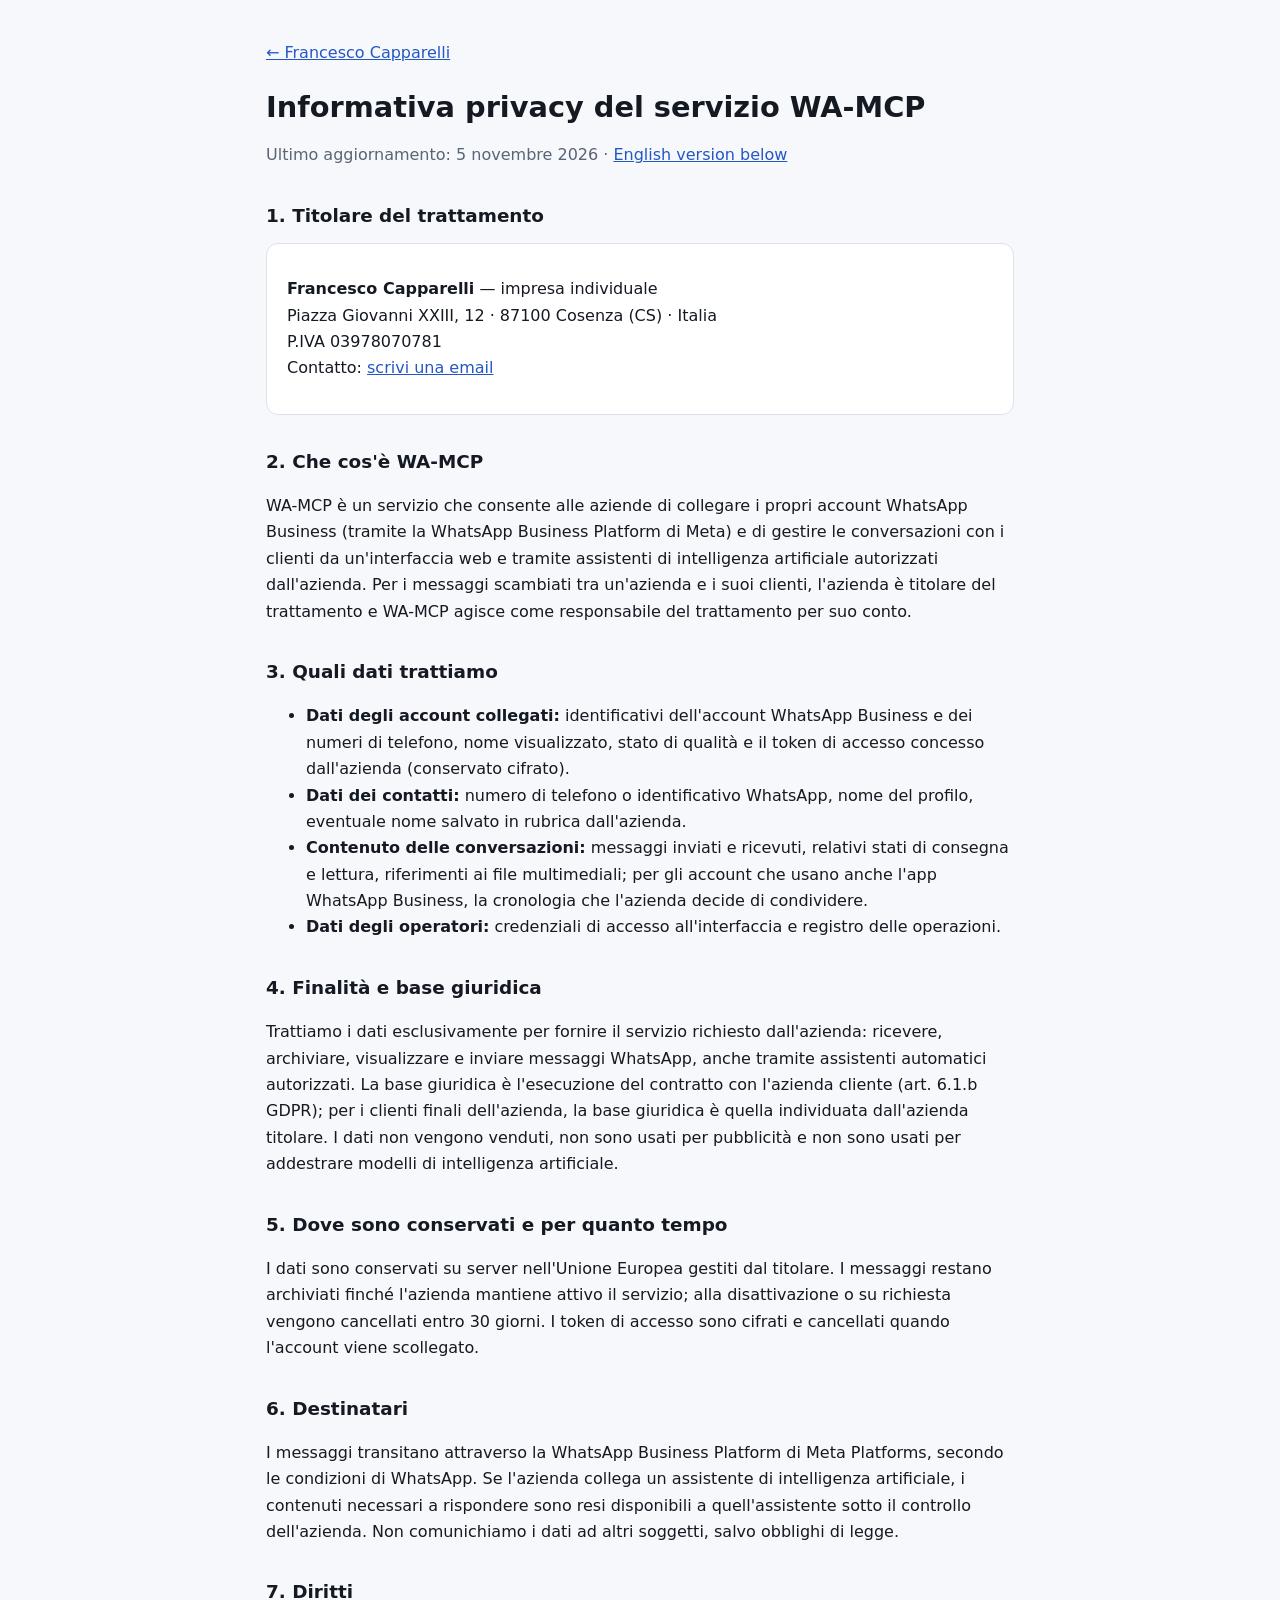
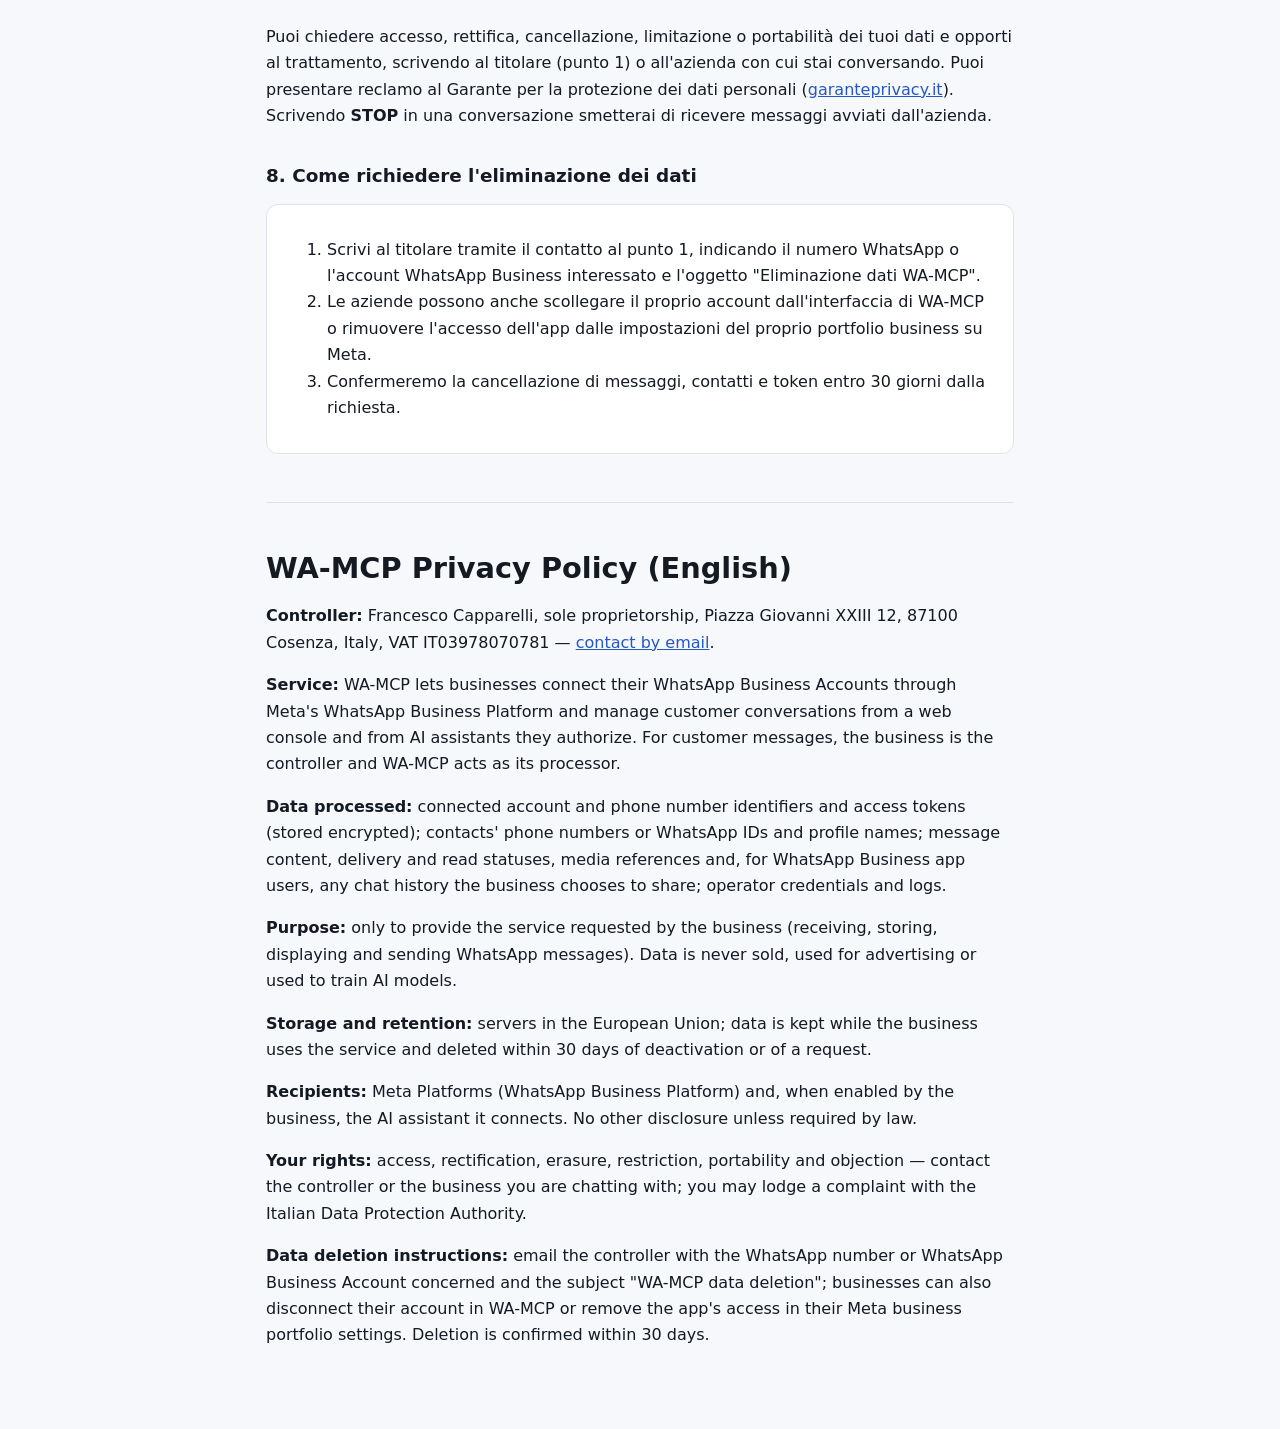
==== privacy.html @ adfb0751 "Informativa privacy WA-MCP" ====
<!DOCTYPE html>
<html lang="it">
<head>
    <meta charset="utf-8">
    <meta name="viewport" content="width=device-width, initial-scale=1">
    <title>Informativa privacy WA-MCP · Francesco Capparelli</title>
    <meta name="description" content="Informativa sul trattamento dei dati personali e istruzioni per l'eliminazione dei dati del servizio WA-MCP.">
    <link rel="canonical" href="https://francescocapparelli.it/privacy.html">
    <link rel="icon" href="favicon.svg" type="image/svg+xml">
    <style>
        :root { --bg: #f6f8fb; --surface: #ffffff; --text: #141922; --muted: #5a6474; --border: #dde2ea; --accent: #2457c5; }
        @media (prefers-color-scheme: dark) {
            :root { --bg: #070b14; --surface: #0f1522; --text: #e7ecf3; --muted: #9aa6b8; --border: #222b3b; --accent: #7aa7ff; }
        }
        * { box-sizing: border-box; }
        body { margin: 0; background: var(--bg); color: var(--text); font: 16px/1.65 system-ui, -apple-system, "Segoe UI", sans-serif; }
        main { max-width: 780px; margin: 0 auto; padding: 40px 16px 64px; }
        h1 { font-size: 1.8rem; line-height: 1.25; margin: 0 0 6px; }
        h2 { font-size: 1.15rem; margin: 32px 0 8px; }
        p, li { color: var(--text); }
        .muted { color: var(--muted); }
        a { color: var(--accent); }
        .card { background: var(--surface); border: 1px solid var(--border); border-radius: 12px; padding: 16px 20px; margin-top: 12px; }
        button.link { background: none; border: 0; padding: 0; color: var(--accent); font: inherit; text-decoration: underline; cursor: pointer; }
        nav { margin-bottom: 24px; }
    </style>
</head>
<body>
<main>
    <nav><a href="./">← Francesco Capparelli</a></nav>

    <h1>Informativa privacy del servizio WA-MCP</h1>
    <p class="muted">Ultimo aggiornamento: 5 novembre 2026 · <a href="#english">English version below</a></p>

    <h2>1. Titolare del trattamento</h2>
    <div class="card">
        <p><strong>Francesco Capparelli</strong> — impresa individuale<br>
            Piazza Giovanni XXIII, 12 · 87100 Cosenza (CS) · Italia<br>
            P.IVA 03978070781<br>
            Contatto: <button class="link contact" type="button">scrivi una email</button></p>
    </div>

    <h2>2. Che cos'è WA-MCP</h2>
    <p>WA-MCP è un servizio che consente alle aziende di collegare i propri account WhatsApp Business (tramite la
        WhatsApp Business Platform di Meta) e di gestire le conversazioni con i clienti da un'interfaccia web e tramite
        assistenti di intelligenza artificiale autorizzati dall'azienda. Per i messaggi scambiati tra un'azienda e i suoi
        clienti, l'azienda è titolare del trattamento e WA-MCP agisce come responsabile del trattamento per suo conto.</p>

    <h2>3. Quali dati trattiamo</h2>
    <ul>
        <li><strong>Dati degli account collegati:</strong> identificativi dell'account WhatsApp Business e dei numeri di telefono,
            nome visualizzato, stato di qualità e il token di accesso concesso dall'azienda (conservato cifrato).</li>
        <li><strong>Dati dei contatti:</strong> numero di telefono o identificativo WhatsApp, nome del profilo, eventuale nome
            salvato in rubrica dall'azienda.</li>
        <li><strong>Contenuto delle conversazioni:</strong> messaggi inviati e ricevuti, relativi stati di consegna e lettura,
            riferimenti ai file multimediali; per gli account che usano anche l'app WhatsApp Business, la cronologia che
            l'azienda decide di condividere.</li>
        <li><strong>Dati degli operatori:</strong> credenziali di accesso all'interfaccia e registro delle operazioni.</li>
    </ul>

    <h2>4. Finalità e base giuridica</h2>
    <p>Trattiamo i dati esclusivamente per fornire il servizio richiesto dall'azienda: ricevere, archiviare, visualizzare
        e inviare messaggi WhatsApp, anche tramite assistenti automatici autorizzati. La base giuridica è l'esecuzione del
        contratto con l'azienda cliente (art. 6.1.b GDPR); per i clienti finali dell'azienda, la base giuridica è quella
        individuata dall'azienda titolare. I dati non vengono venduti, non sono usati per pubblicità e non sono usati per
        addestrare modelli di intelligenza artificiale.</p>

    <h2>5. Dove sono conservati e per quanto tempo</h2>
    <p>I dati sono conservati su server nell'Unione Europea gestiti dal titolare. I messaggi restano archiviati finché
        l'azienda mantiene attivo il servizio; alla disattivazione o su richiesta vengono cancellati entro 30 giorni.
        I token di accesso sono cifrati e cancellati quando l'account viene scollegato.</p>

    <h2>6. Destinatari</h2>
    <p>I messaggi transitano attraverso la WhatsApp Business Platform di Meta Platforms, secondo le condizioni di WhatsApp.
        Se l'azienda collega un assistente di intelligenza artificiale, i contenuti necessari a rispondere sono resi
        disponibili a quell'assistente sotto il controllo dell'azienda. Non comunichiamo i dati ad altri soggetti, salvo
        obblighi di legge.</p>

    <h2>7. Diritti</h2>
    <p>Puoi chiedere accesso, rettifica, cancellazione, limitazione o portabilità dei tuoi dati e opporti al trattamento,
        scrivendo al titolare (punto 1) o all'azienda con cui stai conversando. Puoi presentare reclamo al Garante per la
        protezione dei dati personali (<a href="https://www.garanteprivacy.it/" rel="noopener">garanteprivacy.it</a>).
        Scrivendo <strong>STOP</strong> in una conversazione smetterai di ricevere messaggi avviati dall'azienda.</p>

    <h2 id="eliminazione-dati">8. Come richiedere l'eliminazione dei dati</h2>
    <div class="card">
        <ol>
            <li>Scrivi al titolare tramite il contatto al punto 1, indicando il numero WhatsApp o l'account WhatsApp Business
                interessato e l'oggetto "Eliminazione dati WA-MCP".</li>
            <li>Le aziende possono anche scollegare il proprio account dall'interfaccia di WA-MCP o rimuovere l'accesso
                dell'app dalle impostazioni del proprio portfolio business su Meta.</li>
            <li>Confermeremo la cancellazione di messaggi, contatti e token entro 30 giorni dalla richiesta.</li>
        </ol>
    </div>

    <hr style="margin:48px 0;border:0;border-top:1px solid var(--border)">

    <h1 id="english" lang="en">WA-MCP Privacy Policy (English)</h1>
    <div lang="en">
        <p><strong>Controller:</strong> Francesco Capparelli, sole proprietorship, Piazza Giovanni XXIII 12, 87100 Cosenza, Italy,
            VAT IT03978070781 — <button class="link contact" type="button">contact by email</button>.</p>
        <p><strong>Service:</strong> WA-MCP lets businesses connect their WhatsApp Business Accounts through Meta's WhatsApp Business
            Platform and manage customer conversations from a web console and from AI assistants they authorize. For customer
            messages, the business is the controller and WA-MCP acts as its processor.</p>
        <p><strong>Data processed:</strong> connected account and phone number identifiers and access tokens (stored encrypted);
            contacts' phone numbers or WhatsApp IDs and profile names; message content, delivery and read statuses, media
            references and, for WhatsApp Business app users, any chat history the business chooses to share; operator credentials and logs.</p>
        <p><strong>Purpose:</strong> only to provide the service requested by the business (receiving, storing, displaying and sending
            WhatsApp messages). Data is never sold, used for advertising or used to train AI models.</p>
        <p><strong>Storage and retention:</strong> servers in the European Union; data is kept while the business uses the service
            and deleted within 30 days of deactivation or of a request.</p>
        <p><strong>Recipients:</strong> Meta Platforms (WhatsApp Business Platform) and, when enabled by the business, the AI assistant
            it connects. No other disclosure unless required by law.</p>
        <p><strong>Your rights:</strong> access, rectification, erasure, restriction, portability and objection — contact the controller
            or the business you are chatting with; you may lodge a complaint with the Italian Data Protection Authority.</p>
        <p id="data-deletion"><strong>Data deletion instructions:</strong> email the controller with the WhatsApp number or WhatsApp Business
            Account concerned and the subject "WA-MCP data deletion"; businesses can also disconnect their account in WA-MCP
            or remove the app's access in their Meta business portfolio settings. Deletion is confirmed within 30 days.</p>
    </div>
</main>
<script>
    // L'indirizzo email non compare come testo nella pagina: viene composto solo al clic.
    document.querySelectorAll('.contact').forEach(function (b) {
        b.addEventListener('click', function () {
            window.location.href = 'mailto:' + ['capparelli.fnc', 'gmail.com'].join('@') + '?subject=WA-MCP%20privacy';
        });
    });
</script>
</body>
</html>
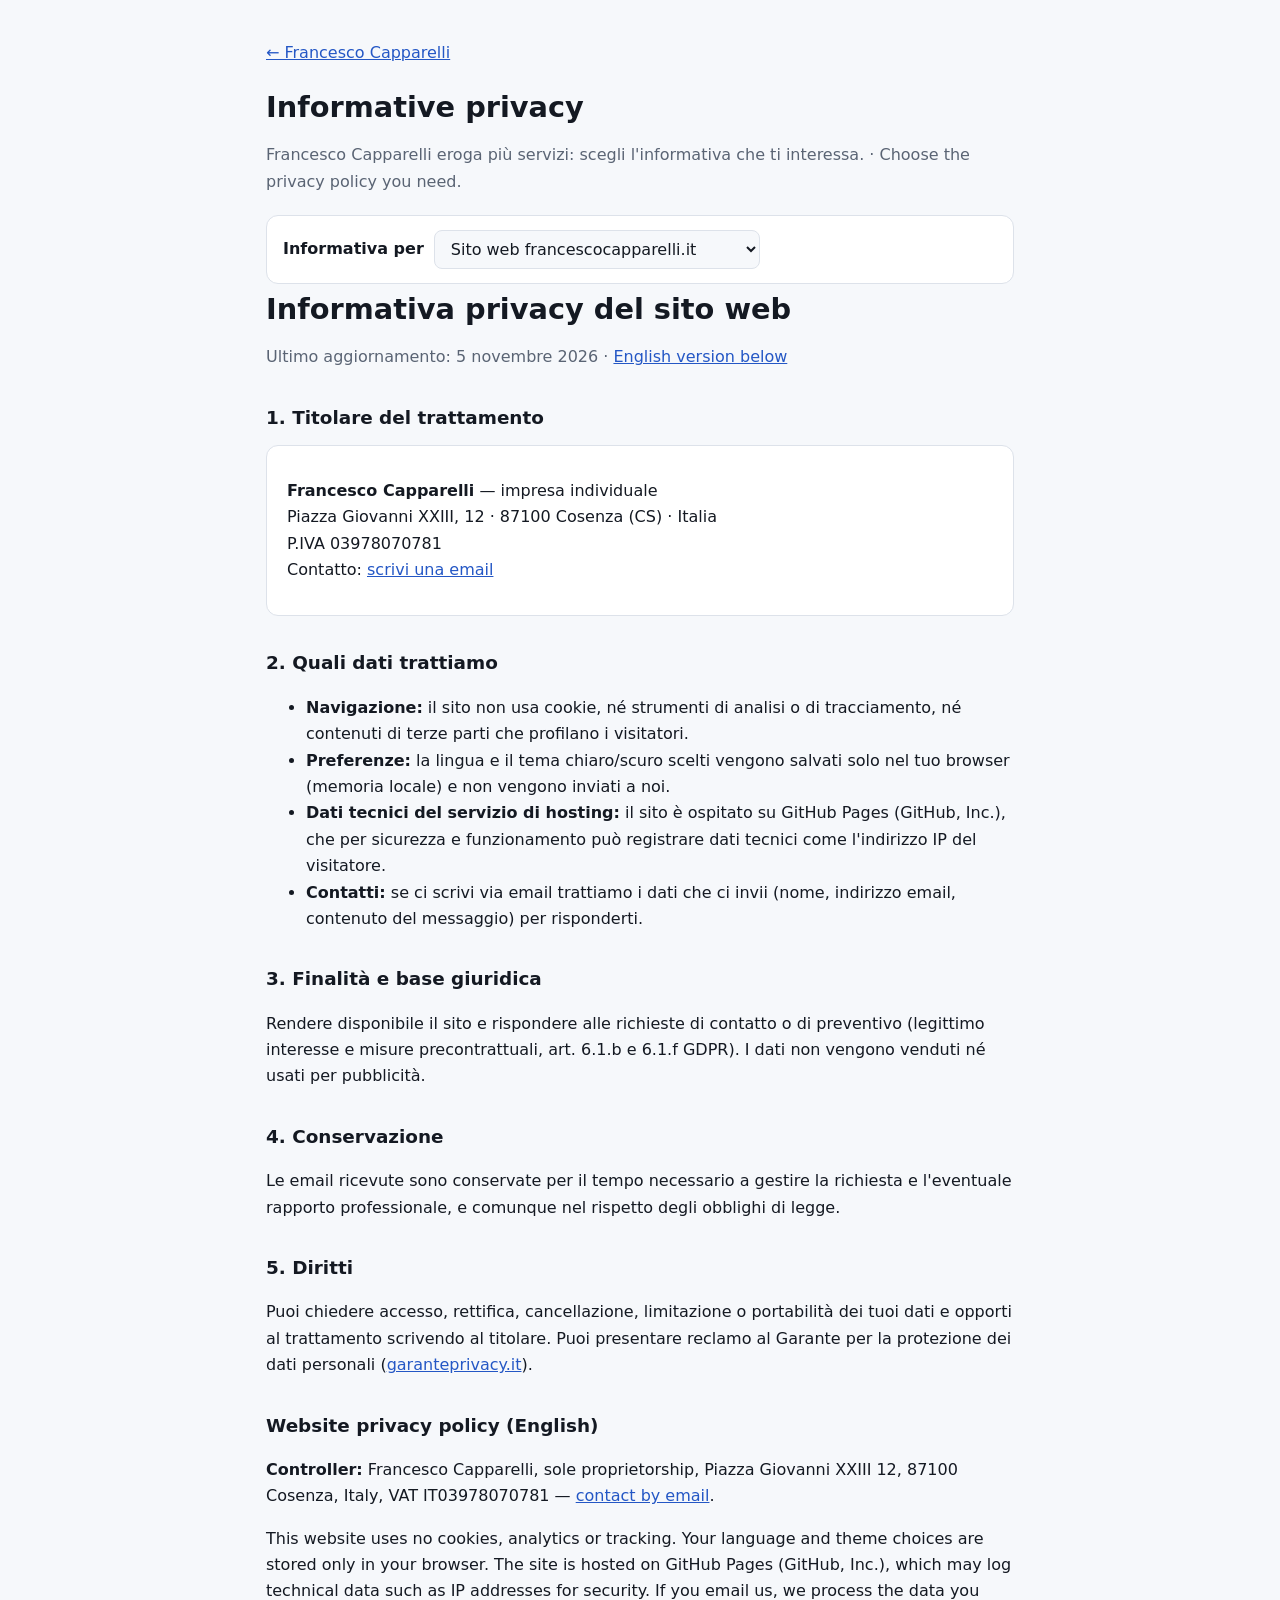
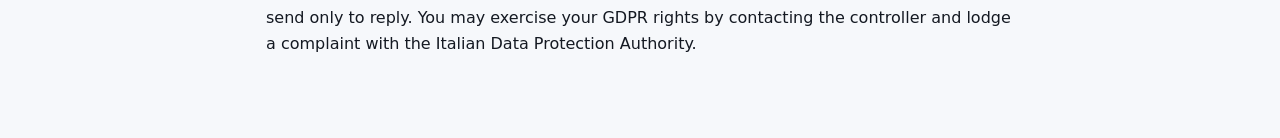
==== commit 45fd24f2: "Privacy: informative separate per sito e WA-MCP" ====
--- a/privacy.html
+++ b/privacy.html
@@ -3,8 +3,8 @@
 <head>
     <meta charset="utf-8">
     <meta name="viewport" content="width=device-width, initial-scale=1">
-    <title>Informativa privacy WA-MCP · Francesco Capparelli</title>
-    <meta name="description" content="Informativa sul trattamento dei dati personali e istruzioni per l'eliminazione dei dati del servizio WA-MCP.">
+    <title>Privacy · Francesco Capparelli</title>
+    <meta name="description" content="Informative sul trattamento dei dati personali del sito francescocapparelli.it e dei servizi di Francesco Capparelli, tra cui WA-MCP.">
     <link rel="canonical" href="https://francescocapparelli.it/privacy.html">
     <link rel="icon" href="favicon.svg" type="image/svg+xml">
     <style>
@@ -17,114 +17,211 @@
         main { max-width: 780px; margin: 0 auto; padding: 40px 16px 64px; }
         h1 { font-size: 1.8rem; line-height: 1.25; margin: 0 0 6px; }
         h2 { font-size: 1.15rem; margin: 32px 0 8px; }
-        p, li { color: var(--text); }
         .muted { color: var(--muted); }
         a { color: var(--accent); }
         .card { background: var(--surface); border: 1px solid var(--border); border-radius: 12px; padding: 16px 20px; margin-top: 12px; }
         button.link { background: none; border: 0; padding: 0; color: var(--accent); font: inherit; text-decoration: underline; cursor: pointer; }
         nav { margin-bottom: 24px; }
+        .picker { display: flex; flex-wrap: wrap; align-items: center; gap: 10px; margin: 20px 0 8px; padding: 14px 16px;
+                  background: var(--surface); border: 1px solid var(--border); border-radius: 12px; }
+        .picker label { font-weight: 600; }
+        .picker select { font: inherit; padding: 8px 12px; border-radius: 8px; border: 1px solid var(--border);
+                         background: var(--bg); color: var(--text); min-width: 0; max-width: 100%; }
+        .doc[hidden] { display: none; }
+        hr { margin: 48px 0; border: 0; border-top: 1px solid var(--border); }
     </style>
 </head>
 <body>
 <main>
     <nav><a href="./">← Francesco Capparelli</a></nav>
 
-    <h1>Informativa privacy del servizio WA-MCP</h1>
-    <p class="muted">Ultimo aggiornamento: 5 novembre 2026 · <a href="#english">English version below</a></p>
-
-    <h2>1. Titolare del trattamento</h2>
-    <div class="card">
-        <p><strong>Francesco Capparelli</strong> — impresa individuale<br>
-            Piazza Giovanni XXIII, 12 · 87100 Cosenza (CS) · Italia<br>
-            P.IVA 03978070781<br>
-            Contatto: <button class="link contact" type="button">scrivi una email</button></p>
+    <h1>Informative privacy</h1>
+    <p class="muted">Francesco Capparelli eroga più servizi: scegli l'informativa che ti interessa. ·
+        <span lang="en">Choose the privacy policy you need.</span></p>
+
+    <div class="picker">
+        <label for="doc-select">Informativa per</label>
+        <select id="doc-select" aria-controls="sito wa-mcp">
+            <option value="sito">Sito web francescocapparelli.it</option>
+            <option value="wa-mcp">WA-MCP (WhatsApp Business &amp; AI)</option>
+        </select>
     </div>
 
-    <h2>2. Che cos'è WA-MCP</h2>
-    <p>WA-MCP è un servizio che consente alle aziende di collegare i propri account WhatsApp Business (tramite la
-        WhatsApp Business Platform di Meta) e di gestire le conversazioni con i clienti da un'interfaccia web e tramite
-        assistenti di intelligenza artificiale autorizzati dall'azienda. Per i messaggi scambiati tra un'azienda e i suoi
-        clienti, l'azienda è titolare del trattamento e WA-MCP agisce come responsabile del trattamento per suo conto.</p>
-
-    <h2>3. Quali dati trattiamo</h2>
-    <ul>
-        <li><strong>Dati degli account collegati:</strong> identificativi dell'account WhatsApp Business e dei numeri di telefono,
-            nome visualizzato, stato di qualità e il token di accesso concesso dall'azienda (conservato cifrato).</li>
-        <li><strong>Dati dei contatti:</strong> numero di telefono o identificativo WhatsApp, nome del profilo, eventuale nome
-            salvato in rubrica dall'azienda.</li>
-        <li><strong>Contenuto delle conversazioni:</strong> messaggi inviati e ricevuti, relativi stati di consegna e lettura,
-            riferimenti ai file multimediali; per gli account che usano anche l'app WhatsApp Business, la cronologia che
-            l'azienda decide di condividere.</li>
-        <li><strong>Dati degli operatori:</strong> credenziali di accesso all'interfaccia e registro delle operazioni.</li>
-    </ul>
-
-    <h2>4. Finalità e base giuridica</h2>
-    <p>Trattiamo i dati esclusivamente per fornire il servizio richiesto dall'azienda: ricevere, archiviare, visualizzare
-        e inviare messaggi WhatsApp, anche tramite assistenti automatici autorizzati. La base giuridica è l'esecuzione del
-        contratto con l'azienda cliente (art. 6.1.b GDPR); per i clienti finali dell'azienda, la base giuridica è quella
-        individuata dall'azienda titolare. I dati non vengono venduti, non sono usati per pubblicità e non sono usati per
-        addestrare modelli di intelligenza artificiale.</p>
-
-    <h2>5. Dove sono conservati e per quanto tempo</h2>
-    <p>I dati sono conservati su server nell'Unione Europea gestiti dal titolare. I messaggi restano archiviati finché
-        l'azienda mantiene attivo il servizio; alla disattivazione o su richiesta vengono cancellati entro 30 giorni.
-        I token di accesso sono cifrati e cancellati quando l'account viene scollegato.</p>
-
-    <h2>6. Destinatari</h2>
-    <p>I messaggi transitano attraverso la WhatsApp Business Platform di Meta Platforms, secondo le condizioni di WhatsApp.
-        Se l'azienda collega un assistente di intelligenza artificiale, i contenuti necessari a rispondere sono resi
-        disponibili a quell'assistente sotto il controllo dell'azienda. Non comunichiamo i dati ad altri soggetti, salvo
-        obblighi di legge.</p>
-
-    <h2>7. Diritti</h2>
-    <p>Puoi chiedere accesso, rettifica, cancellazione, limitazione o portabilità dei tuoi dati e opporti al trattamento,
-        scrivendo al titolare (punto 1) o all'azienda con cui stai conversando. Puoi presentare reclamo al Garante per la
-        protezione dei dati personali (<a href="https://www.garanteprivacy.it/" rel="noopener">garanteprivacy.it</a>).
-        Scrivendo <strong>STOP</strong> in una conversazione smetterai di ricevere messaggi avviati dall'azienda.</p>
-
-    <h2 id="eliminazione-dati">8. Come richiedere l'eliminazione dei dati</h2>
-    <div class="card">
-        <ol>
-            <li>Scrivi al titolare tramite il contatto al punto 1, indicando il numero WhatsApp o l'account WhatsApp Business
-                interessato e l'oggetto "Eliminazione dati WA-MCP".</li>
-            <li>Le aziende possono anche scollegare il proprio account dall'interfaccia di WA-MCP o rimuovere l'accesso
-                dell'app dalle impostazioni del proprio portfolio business su Meta.</li>
-            <li>Confermeremo la cancellazione di messaggi, contatti e token entro 30 giorni dalla richiesta.</li>
-        </ol>
-    </div>
-
-    <hr style="margin:48px 0;border:0;border-top:1px solid var(--border)">
-
-    <h1 id="english" lang="en">WA-MCP Privacy Policy (English)</h1>
-    <div lang="en">
-        <p><strong>Controller:</strong> Francesco Capparelli, sole proprietorship, Piazza Giovanni XXIII 12, 87100 Cosenza, Italy,
-            VAT IT03978070781 — <button class="link contact" type="button">contact by email</button>.</p>
-        <p><strong>Service:</strong> WA-MCP lets businesses connect their WhatsApp Business Accounts through Meta's WhatsApp Business
-            Platform and manage customer conversations from a web console and from AI assistants they authorize. For customer
-            messages, the business is the controller and WA-MCP acts as its processor.</p>
-        <p><strong>Data processed:</strong> connected account and phone number identifiers and access tokens (stored encrypted);
-            contacts' phone numbers or WhatsApp IDs and profile names; message content, delivery and read statuses, media
-            references and, for WhatsApp Business app users, any chat history the business chooses to share; operator credentials and logs.</p>
-        <p><strong>Purpose:</strong> only to provide the service requested by the business (receiving, storing, displaying and sending
-            WhatsApp messages). Data is never sold, used for advertising or used to train AI models.</p>
-        <p><strong>Storage and retention:</strong> servers in the European Union; data is kept while the business uses the service
-            and deleted within 30 days of deactivation or of a request.</p>
-        <p><strong>Recipients:</strong> Meta Platforms (WhatsApp Business Platform) and, when enabled by the business, the AI assistant
-            it connects. No other disclosure unless required by law.</p>
-        <p><strong>Your rights:</strong> access, rectification, erasure, restriction, portability and objection — contact the controller
-            or the business you are chatting with; you may lodge a complaint with the Italian Data Protection Authority.</p>
-        <p id="data-deletion"><strong>Data deletion instructions:</strong> email the controller with the WhatsApp number or WhatsApp Business
-            Account concerned and the subject "WA-MCP data deletion"; businesses can also disconnect their account in WA-MCP
-            or remove the app's access in their Meta business portfolio settings. Deletion is confirmed within 30 days.</p>
-    </div>
+    <!-- ====================================================== SITO WEB -->
+    <section class="doc" id="sito" aria-label="Informativa privacy del sito web">
+        <h1>Informativa privacy del sito web</h1>
+        <p class="muted">Ultimo aggiornamento: 5 novembre 2026 · <a href="#sito-en">English version below</a></p>
+
+        <h2>1. Titolare del trattamento</h2>
+        <div class="card">
+            <p><strong>Francesco Capparelli</strong> — impresa individuale<br>
+                Piazza Giovanni XXIII, 12 · 87100 Cosenza (CS) · Italia<br>
+                P.IVA 03978070781<br>
+                Contatto: <button class="link contact" type="button" data-subject="Privacy sito web">scrivi una email</button></p>
+        </div>
+
+        <h2>2. Quali dati trattiamo</h2>
+        <ul>
+            <li><strong>Navigazione:</strong> il sito non usa cookie, né strumenti di analisi o di tracciamento, né contenuti di terze parti che profilano i visitatori.</li>
+            <li><strong>Preferenze:</strong> la lingua e il tema chiaro/scuro scelti vengono salvati solo nel tuo browser (memoria locale) e non vengono inviati a noi.</li>
+            <li><strong>Dati tecnici del servizio di hosting:</strong> il sito è ospitato su GitHub Pages (GitHub, Inc.), che per sicurezza e funzionamento può registrare dati tecnici come l'indirizzo IP del visitatore.</li>
+            <li><strong>Contatti:</strong> se ci scrivi via email trattiamo i dati che ci invii (nome, indirizzo email, contenuto del messaggio) per risponderti.</li>
+        </ul>
+
+        <h2>3. Finalità e base giuridica</h2>
+        <p>Rendere disponibile il sito e rispondere alle richieste di contatto o di preventivo (legittimo interesse e misure precontrattuali, art. 6.1.b e 6.1.f GDPR). I dati non vengono venduti né usati per pubblicità.</p>
+
+        <h2>4. Conservazione</h2>
+        <p>Le email ricevute sono conservate per il tempo necessario a gestire la richiesta e l'eventuale rapporto professionale, e comunque nel rispetto degli obblighi di legge.</p>
+
+        <h2>5. Diritti</h2>
+        <p>Puoi chiedere accesso, rettifica, cancellazione, limitazione o portabilità dei tuoi dati e opporti al trattamento scrivendo al titolare. Puoi presentare reclamo al Garante per la protezione dei dati personali (<a href="https://www.garanteprivacy.it/" rel="noopener">garanteprivacy.it</a>).</p>
+
+        <div lang="en" id="sito-en">
+            <h2>Website privacy policy (English)</h2>
+            <p><strong>Controller:</strong> Francesco Capparelli, sole proprietorship, Piazza Giovanni XXIII 12, 87100 Cosenza, Italy, VAT IT03978070781 —
+                <button class="link contact" type="button" data-subject="Website privacy">contact by email</button>.</p>
+            <p>This website uses no cookies, analytics or tracking. Your language and theme choices are stored only in your browser.
+                The site is hosted on GitHub Pages (GitHub, Inc.), which may log technical data such as IP addresses for security.
+                If you email us, we process the data you send only to reply. You may exercise your GDPR rights by contacting the controller
+                and lodge a complaint with the Italian Data Protection Authority.</p>
+        </div>
+    </section>
+
+    <!-- ====================================================== WA-MCP -->
+    <section class="doc" id="wa-mcp" aria-label="Informativa privacy del servizio WA-MCP">
+        <h1>Informativa privacy del servizio WA-MCP</h1>
+        <p class="muted">Ultimo aggiornamento: 5 novembre 2026 · <a href="#english">English version below</a></p>
+
+        <h2>1. Titolare del trattamento</h2>
+        <div class="card">
+            <p><strong>Francesco Capparelli</strong> — impresa individuale<br>
+                Piazza Giovanni XXIII, 12 · 87100 Cosenza (CS) · Italia<br>
+                P.IVA 03978070781<br>
+                Contatto: <button class="link contact" type="button" data-subject="WA-MCP privacy">scrivi una email</button></p>
+        </div>
+
+        <h2>2. Che cos'è WA-MCP</h2>
+        <p>WA-MCP è un servizio che consente alle aziende di collegare i propri account WhatsApp Business (tramite la
+            WhatsApp Business Platform di Meta) e di gestire le conversazioni con i clienti da un'interfaccia web e tramite
+            assistenti di intelligenza artificiale autorizzati dall'azienda. Per i messaggi scambiati tra un'azienda e i suoi
+            clienti, l'azienda è titolare del trattamento e WA-MCP agisce come responsabile del trattamento per suo conto.</p>
+
+        <h2>3. Quali dati trattiamo</h2>
+        <ul>
+            <li><strong>Dati degli account collegati:</strong> identificativi dell'account WhatsApp Business e dei numeri di telefono,
+                nome visualizzato, stato di qualità e il token di accesso concesso dall'azienda (conservato cifrato).</li>
+            <li><strong>Dati dei contatti:</strong> numero di telefono o identificativo WhatsApp, nome del profilo, eventuale nome
+                salvato in rubrica dall'azienda.</li>
+            <li><strong>Contenuto delle conversazioni:</strong> messaggi inviati e ricevuti, relativi stati di consegna e lettura,
+                riferimenti ai file multimediali; per gli account che usano anche l'app WhatsApp Business, la cronologia che
+                l'azienda decide di condividere.</li>
+            <li><strong>Dati degli operatori:</strong> credenziali di accesso all'interfaccia e registro delle operazioni.</li>
+        </ul>
+
+        <h2>4. Finalità e base giuridica</h2>
+        <p>Trattiamo i dati esclusivamente per fornire il servizio richiesto dall'azienda: ricevere, archiviare, visualizzare
+            e inviare messaggi WhatsApp, anche tramite assistenti automatici autorizzati. La base giuridica è l'esecuzione del
+            contratto con l'azienda cliente (art. 6.1.b GDPR); per i clienti finali dell'azienda, la base giuridica è quella
+            individuata dall'azienda titolare. I dati non vengono venduti, non sono usati per pubblicità e non sono usati per
+            addestrare modelli di intelligenza artificiale.</p>
+
+        <h2>5. Dove sono conservati e per quanto tempo</h2>
+        <p>I dati sono conservati su server nell'Unione Europea gestiti dal titolare. I messaggi restano archiviati finché
+            l'azienda mantiene attivo il servizio; alla disattivazione o su richiesta vengono cancellati entro 30 giorni.
+            I token di accesso sono cifrati e cancellati quando l'account viene scollegato.</p>
+
+        <h2>6. Destinatari</h2>
+        <p>I messaggi transitano attraverso la WhatsApp Business Platform di Meta Platforms, secondo le condizioni di WhatsApp.
+            Se l'azienda collega un assistente di intelligenza artificiale, i contenuti necessari a rispondere sono resi
+            disponibili a quell'assistente sotto il controllo dell'azienda. Non comunichiamo i dati ad altri soggetti, salvo
+            obblighi di legge.</p>
+
+        <h2>7. Diritti</h2>
+        <p>Puoi chiedere accesso, rettifica, cancellazione, limitazione o portabilità dei tuoi dati e opporti al trattamento,
+            scrivendo al titolare (punto 1) o all'azienda con cui stai conversando. Puoi presentare reclamo al Garante per la
+            protezione dei dati personali (<a href="https://www.garanteprivacy.it/" rel="noopener">garanteprivacy.it</a>).
+            Scrivendo <strong>STOP</strong> in una conversazione smetterai di ricevere messaggi avviati dall'azienda.</p>
+
+        <h2 id="eliminazione-dati">8. Come richiedere l'eliminazione dei dati</h2>
+        <div class="card">
+            <ol>
+                <li>Scrivi al titolare tramite il contatto al punto 1, indicando il numero WhatsApp o l'account WhatsApp Business
+                    interessato e l'oggetto "Eliminazione dati WA-MCP".</li>
+                <li>Le aziende possono anche scollegare il proprio account dall'interfaccia di WA-MCP o rimuovere l'accesso
+                    dell'app dalle impostazioni del proprio portfolio business su Meta.</li>
+                <li>Confermeremo la cancellazione di messaggi, contatti e token entro 30 giorni dalla richiesta.</li>
+            </ol>
+        </div>
+
+        <hr>
+
+        <h1 id="english" lang="en">WA-MCP Privacy Policy (English)</h1>
+        <div lang="en">
+            <p><strong>Controller:</strong> Francesco Capparelli, sole proprietorship, Piazza Giovanni XXIII 12, 87100 Cosenza, Italy,
+                VAT IT03978070781 — <button class="link contact" type="button" data-subject="WA-MCP privacy">contact by email</button>.</p>
+            <p><strong>Service:</strong> WA-MCP lets businesses connect their WhatsApp Business Accounts through Meta's WhatsApp Business
+                Platform and manage customer conversations from a web console and from AI assistants they authorize. For customer
+                messages, the business is the controller and WA-MCP acts as its processor.</p>
+            <p><strong>Data processed:</strong> connected account and phone number identifiers and access tokens (stored encrypted);
+                contacts' phone numbers or WhatsApp IDs and profile names; message content, delivery and read statuses, media
+                references and, for WhatsApp Business app users, any chat history the business chooses to share; operator credentials and logs.</p>
+            <p><strong>Purpose:</strong> only to provide the service requested by the business (receiving, storing, displaying and sending
+                WhatsApp messages). Data is never sold, used for advertising or used to train AI models.</p>
+            <p><strong>Storage and retention:</strong> servers in the European Union; data is kept while the business uses the service
+                and deleted within 30 days of deactivation or of a request.</p>
+            <p><strong>Recipients:</strong> Meta Platforms (WhatsApp Business Platform) and, when enabled by the business, the AI assistant
+                it connects. No other disclosure unless required by law.</p>
+            <p><strong>Your rights:</strong> access, rectification, erasure, restriction, portability and objection — contact the controller
+                or the business you are chatting with; you may lodge a complaint with the Italian Data Protection Authority.</p>
+            <p id="data-deletion"><strong>Data deletion instructions:</strong> email the controller with the WhatsApp number or WhatsApp Business
+                Account concerned and the subject "WA-MCP data deletion"; businesses can also disconnect their account in WA-MCP
+                or remove the app's access in their Meta business portfolio settings. Deletion is confirmed within 30 days.</p>
+        </div>
+    </section>
 </main>
 <script>
-    // L'indirizzo email non compare come testo nella pagina: viene composto solo al clic.
-    document.querySelectorAll('.contact').forEach(function (b) {
-        b.addEventListener('click', function () {
-            window.location.href = 'mailto:' + ['capparelli.fnc', 'gmail.com'].join('@') + '?subject=WA-MCP%20privacy';
+    (function () {
+        var select = document.getElementById('doc-select');
+        var docs = { 'sito': document.getElementById('sito'), 'wa-mcp': document.getElementById('wa-mcp') };
+
+        // Ogni ancora appartiene a un'informativa: #eliminazione-dati, #english e #data-deletion aprono WA-MCP.
+        function docForHash(hash) {
+            var id = (hash || '').replace('#', '');
+            if (!id) return 'sito';
+            if (docs[id]) return id;
+            var el = document.getElementById(id);
+            if (el && docs['wa-mcp'].contains(el)) return 'wa-mcp';
+            return 'sito';
+        }
+
+        function show(doc, scrollTarget) {
+            Object.keys(docs).forEach(function (k) { docs[k].hidden = k !== doc; });
+            select.value = doc;
+            document.title = (doc === 'wa-mcp' ? 'Privacy WA-MCP' : 'Privacy sito web') + ' · Francesco Capparelli';
+            if (scrollTarget) {
+                var el = document.getElementById(scrollTarget);
+                if (el && el !== docs[doc]) el.scrollIntoView();
+            }
+        }
+
+        select.addEventListener('change', function () {
+            history.replaceState(null, '', '#' + select.value);
+            show(select.value);
         });
-    });
+        window.addEventListener('hashchange', function () {
+            show(docForHash(location.hash), location.hash.replace('#', ''));
+        });
+        show(docForHash(location.hash), location.hash.replace('#', ''));
+
+        // L'indirizzo email non compare come testo nella pagina: viene composto solo al clic.
+        document.querySelectorAll('.contact').forEach(function (b) {
+            b.addEventListener('click', function () {
+                var subject = encodeURIComponent(b.getAttribute('data-subject') || 'Privacy');
+                window.location.href = 'mailto:' + ['capparelli.fnc', 'gmail.com'].join('@') + '?subject=' + subject;
+            });
+        });
+    })();
 </script>
 </body>
 </html>
